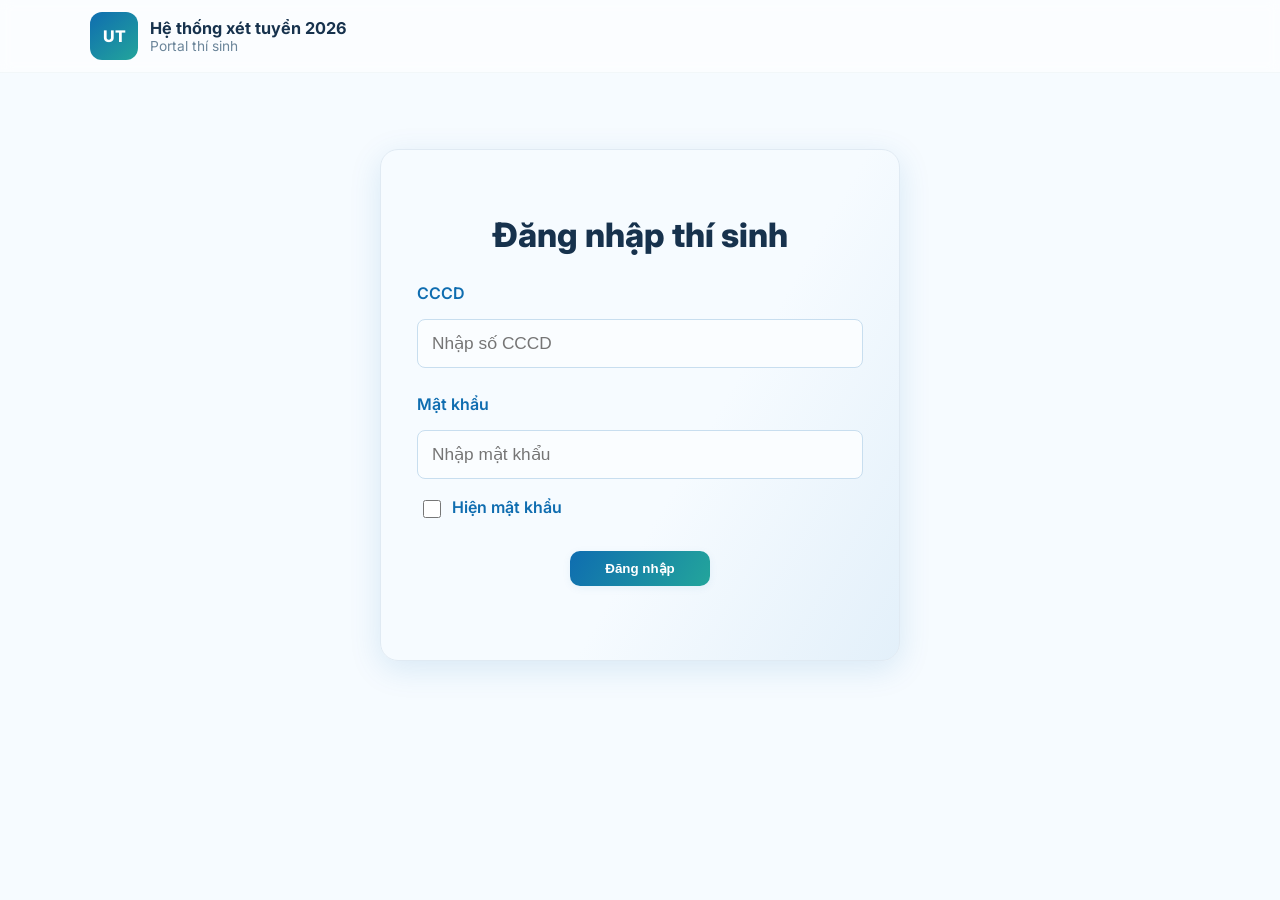
==== web/View/index.html @ e179bd2d "giao dien (con nhieu bug)" ====
<!doctype html>
<html>
    <head>
        <meta charset="utf-8" />
        <meta name="viewport" content="width=device-width, initial-scale=1" />
        <title>Xét tuyển 2026</title>
        <link rel="stylesheet" href="Style/base.css" />
        <link rel="stylesheet" href="Style/components.css" />
    </head>
    <body>
        <div id="header-root"></div>
        <main id="app"></main>

        <script type="module" src="Scripts/bootstrap.js"></script>

        <script type="module" src="Scripts/app.js"></script>
        <script type="module" src="Scripts/pages/__init_pages.js"></script>
    </body>
</html>
---- web/View/Style/base.css ----
@import url('https://fonts.googleapis.com/css2?family=Inter:wght@300;400;600;700;800&display=swap');
:root{
  --font-body: 'Inter', system-ui, -apple-system, 'Segoe UI', Roboto, 'Be Vietnam Pro', sans-serif;
  --bg: #f6fbff;
  --surface: #fff;
  --text: #17324d;
  --muted: #6b859a;
  --primary: linear-gradient(120deg,#0f6db0,#23a59b);
  --radius: 14px;
  --container: 1100px;
}
*{box-sizing:border-box}
html,body{height:100%}
body{font-family:var(--font-body);background:var(--bg);color:var(--text);margin:0}
.container{max-width:var(--container);margin:0 auto;padding:28px}
.card{background:var(--surface);border-radius:var(--radius);padding:22px;box-shadow:0 10px 30px rgba(13,57,93,0.06)}
.btn{display:inline-flex;align-items:center;gap:8px;padding:10px 14px;border-radius:10px;border:1px solid rgba(20,74,115,0.06);cursor:pointer}
.btn-primary{background:var(--primary);color:#fff;border:none}
.btn-ghost{background:transparent}
.form-grid{display:grid;gap:12px}
.inline-actions{display:flex;gap:10px;align-items:center}
.result-area{margin-top:16px}
.tabs{display:flex;gap:8px;margin-top:12px}
.tab-btn{background:transparent;border:1px solid rgba(20,74,115,0.06);padding:8px 12px;border-radius:8px;cursor:pointer}
.tab-btn.is-active{background:#fff;box-shadow:0 6px 18px rgba(11,81,132,0.05)}
.tab-panel{display:none}
.tab-panel.is-active{display:block}
@media (max-width:700px){.container{padding:16px}.card{padding:16px}}
---- web/View/Style/components.css ----
/* small component styles */
.brand-mark{width:48px;height:48px;border-radius:12px;display:grid;place-items:center;color:#fff;background:linear-gradient(140deg,#0f6db0,#23a59b);font-weight:800}

/* Header / topbar */
#site-header{position:sticky;top:0;z-index:50;background:rgba(255,255,255,0.6);backdrop-filter:blur(6px);border-bottom:1px solid rgba(20,74,115,0.04)}
.topbar{display:flex;align-items:center;justify-content:space-between;gap:18px;padding:12px 0}
.brand{display:flex;align-items:center;gap:12px}
.brand strong{display:block;font-size:1.02rem}
.brand small{display:block;color:var(--muted);font-size:0.86rem}
.main-nav{display:flex;gap:8px;align-items:center}
.main-nav a{padding:8px 12px;border-radius:999px;text-decoration:none;color:var(--muted);font-weight:700}
.main-nav a:hover{color:#fff;background:linear-gradient(120deg,#0f6db0,#157ec8);box-shadow:0 8px 20px rgba(15,109,176,0.08)}
.main-nav a.is-active{color:#fff;background:linear-gradient(120deg,#0f6db0,#157ec8);box-shadow:0 8px 20px rgba(15,109,176,0.08)}

.topbar-actions{display:flex;align-items:center;gap:10px}
.student-chip{border-radius:999px;padding:6px 10px;background:#edf7ff;color:#0f6db0;font-weight:700;border:1px solid #c8deef}

/* Buttons in header */
#btn-open-login{padding:6px 10px;border-radius:10px;border:1px solid rgba(20,74,115,0.06);background:transparent}
#btn-logout{padding:6px 10px;border-radius:10px;border:1px solid rgba(20,74,115,0.06)}

/* Table & data */
.data-table{width:100%;border-collapse:collapse}
.data-table th,.data-table td{padding:10px;border-bottom:1px solid #eef6fb}

/* Cards & forms */
.card{transition:none;}
.card:hover{transform:none;box-shadow:0 10px 30px rgba(13,57,93,0.06)}

.auth-card{max-width:520px;margin:48px auto 0 auto;padding:36px 36px 32px 36px;border-radius:18px;box-shadow:0 6px 32px rgba(13,57,93,0.07)}
.auth-card h2 {
	font-size:2.1rem;
	font-weight:800;
	color:#17324d;
	margin-bottom:28px;
	text-align:center;
}
.auth-card label {
	font-weight:600;
	color:#234;
	margin-bottom:4px;
}
.auth-card input[type="text"],
.auth-card input[type="password"] {
	font-size:1.08rem;
	padding:13px 14px;
	margin-bottom:14px;
}
.auth-card .inline-actions {
	margin-top:10px;
}
.auth-card .btn-primary {
	min-width:110px;
	font-weight:700;
	background:linear-gradient(120deg,#0f6db0,#23a59b);
	border:none;
	box-shadow:0 2px 8px rgba(15,109,176,0.07);
}
/* ...existing code... */

/* Login page enhancements */
.login-card-enhanced {
	background: linear-gradient(120deg,#f6fbff 60%,#e3f0fa 100%);
	box-shadow: 0 8px 32px rgba(15,109,176,0.13);
	border: 1.5px solid #e0eaf3;
}
.login-card-enhanced form label {
	color: #0f6db0;
}
.login-card-enhanced input[type="text"],
.login-card-enhanced input[type="password"] {
	border: 1.5px solid #c8deef;
	background: #fafdff;
	transition: border 0.2s;
}
.login-card-enhanced input[type="text"]:focus,
.login-card-enhanced input[type="password"]:focus {
	border: 1.5px solid #23a59b;
	outline: none;
}
.show-password-row {
	display: flex;
	align-items: center;
	margin-bottom: 8px;
	margin-top: -8px;
	width: fit-content;
	gap: 4px;
	padding-left: 2px;
}
.show-password-label {
	font-size: 1rem;
	color: #0f6db0;
	cursor: pointer;
	user-select: none;
	margin-bottom: 0;
}
.login-actions-centered {
	justify-content: center !important;
	display: flex !important;
}

.auth-card .result-area {
	min-height:24px;
	margin-top:18px;
	text-align:center;
}
.lookup-card{max-width:880px;margin:40px auto;padding:28px;border-radius:16px}
input,select,textarea{width:100%;border:1px solid #e1eff6;border-radius:8px;padding:10px 12px;background:#fff;outline:none}
input:focus,select:focus,textarea:focus{box-shadow:0 6px 18px rgba(15,109,176,0.06);border-color:#3f8fc4}

/* Quick lookup result styles */
.quick-result{padding:14px;background:#fff;border-radius:12px;border:1px solid #e8f2fb}
.quick-result h3{margin:0 0 8px 0}
.result-list{list-style:none;padding-left:0;margin:8px 0}
.result-item.not-found{color:#c33;font-weight:700}
.result-block{margin-top:6px}
.result-sub{margin-top:8px}
.result-sub strong{display:block;color:#0f6db0;margin-bottom:6px}
.result-sublist{padding-left:18px;margin:6px 0}
.result-sublist li{margin-bottom:6px}

.muted{color:var(--muted)}
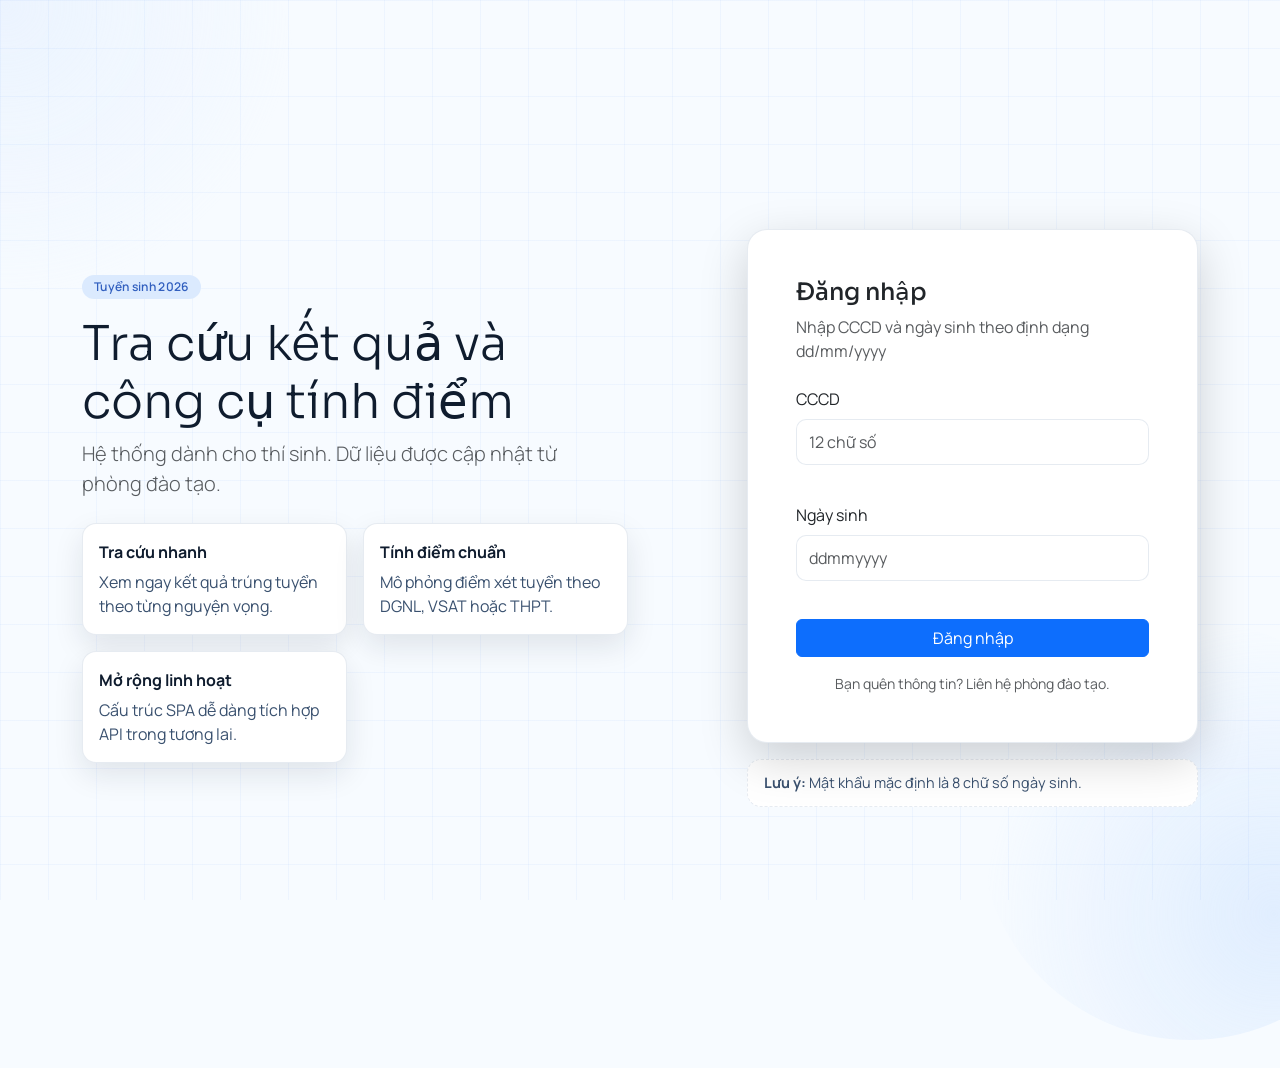
==== commit cd384830: "Update giao dien (HUGE)" ====
--- a/web/View/index.html
+++ b/web/View/index.html
@@ -1,19 +1,30 @@
 <!doctype html>
-<html>
-    <head>
-        <meta charset="utf-8" />
-        <meta name="viewport" content="width=device-width, initial-scale=1" />
-        <title>Xét tuyển 2026</title>
-        <link rel="stylesheet" href="Style/base.css" />
-        <link rel="stylesheet" href="Style/components.css" />
-    </head>
-    <body>
-        <div id="header-root"></div>
-        <main id="app"></main>
+<html lang="vi">
+  <head>
+    <meta charset="utf-8">
+    <meta name="viewport" content="width=device-width, initial-scale=1">
+    <title>Tuyển sinh 2026 | Tra cứu và tính điểm</title>
+    <link rel="preconnect" href="https://fonts.googleapis.com">
+    <link rel="preconnect" href="https://fonts.gstatic.com" crossorigin>
+    <link href="https://cdn.jsdelivr.net/npm/bootstrap@5.3.3/dist/css/bootstrap.min.css" rel="stylesheet">
+    <link rel="stylesheet" href="./Style/theme.css">
+    <link rel="stylesheet" href="./Style/base.css">
+    <link rel="stylesheet" href="./Style/components.css">
+    <link rel="stylesheet" href="./Style/pages.css">
+  </head>
+  <body class="app-body" data-theme="sky">
+    <div class="bg-orb orb-1" aria-hidden="true"></div>
+    <div class="bg-orb orb-2" aria-hidden="true"></div>
+    <div class="bg-grid" aria-hidden="true"></div>
 
-        <script type="module" src="Scripts/bootstrap.js"></script>
+    <header id="app-header"></header>
+    <main id="app-main" class="app-main"></main>
+    <div id="app-toast" class="toast-container position-fixed bottom-0 end-0 p-3"></div>
+    <div id="app-modal-root"></div>
 
-        <script type="module" src="Scripts/app.js"></script>
-        <script type="module" src="Scripts/pages/__init_pages.js"></script>
-    </body>
+    <noscript>Vui lòng bật JavaScript để sử dụng ứng dụng.</noscript>
+
+    <script src="https://cdn.jsdelivr.net/npm/bootstrap@5.3.3/dist/js/bootstrap.bundle.min.js"></script>
+    <script type="module" src="./Scripts/main.js"></script>
+  </body>
 </html>
--- a/web/View/Style/theme.css
+++ b/web/View/Style/theme.css
@@ -0,0 +1,55 @@
+@import url("https://fonts.googleapis.com/css2?family=Manrope:wght@300;400;500;600;700&family=Sora:wght@400;500;600;700&display=swap");
+
+:root {
+  --font-heading: "Sora", sans-serif;
+  --font-body: "Manrope", sans-serif;
+
+  --blue-50: #eff6ff;
+  --blue-100: #dbeafe;
+  --blue-200: #bfdbfe;
+  --blue-300: #93c5fd;
+  --blue-400: #7aa6f6;
+  --blue-500: #4a7bd6;
+  --blue-600: #315fbf;
+
+  --ink-900: #0f1c2e;
+  --ink-700: #1f2f46;
+  --ink-500: #3a516f;
+
+  --bg: #f7fbff;
+  --surface: #ffffff;
+  --surface-soft: #f1f6ff;
+  --border-soft: rgba(53, 88, 143, 0.12);
+
+  --primary: var(--blue-500);
+  --primary-strong: var(--blue-600);
+  --primary-soft: var(--blue-100);
+
+  --success: #1f9d55;
+  --warning: #d97706;
+  --danger: #dc2626;
+
+  --radius-lg: 20px;
+  --radius-md: 14px;
+  --radius-sm: 10px;
+
+  --shadow-soft: 0 16px 40px rgba(15, 28, 46, 0.12);
+  --shadow-card: 0 12px 30px rgba(15, 28, 46, 0.1);
+
+  --transition-fast: 150ms ease;
+  --transition-medium: 320ms ease;
+}
+
+body[data-theme="sky"] {
+  --bg: #f7fbff;
+  --surface: #ffffff;
+  --primary: #4a7bd6;
+}
+
+body[data-theme="sea"] {
+  --bg: #f1f8ff;
+  --surface: #fefeff;
+  --primary: #3b6fc0;
+  --primary-strong: #2f5aa6;
+  --primary-soft: #dbeafe;
+}
--- a/web/View/Style/base.css
+++ b/web/View/Style/base.css
@@ -1,28 +1,101 @@
-@import url('https://fonts.googleapis.com/css2?family=Inter:wght@300;400;600;700;800&display=swap');
-:root{
-  --font-body: 'Inter', system-ui, -apple-system, 'Segoe UI', Roboto, 'Be Vietnam Pro', sans-serif;
-  --bg: #f6fbff;
-  --surface: #fff;
-  --text: #17324d;
-  --muted: #6b859a;
-  --primary: linear-gradient(120deg,#0f6db0,#23a59b);
-  --radius: 14px;
-  --container: 1100px;
+*,
+*::before,
+*::after {
+  box-sizing: border-box;
 }
-*{box-sizing:border-box}
-html,body{height:100%}
-body{font-family:var(--font-body);background:var(--bg);color:var(--text);margin:0}
-.container{max-width:var(--container);margin:0 auto;padding:28px}
-.card{background:var(--surface);border-radius:var(--radius);padding:22px;box-shadow:0 10px 30px rgba(13,57,93,0.06)}
-.btn{display:inline-flex;align-items:center;gap:8px;padding:10px 14px;border-radius:10px;border:1px solid rgba(20,74,115,0.06);cursor:pointer}
-.btn-primary{background:var(--primary);color:#fff;border:none}
-.btn-ghost{background:transparent}
-.form-grid{display:grid;gap:12px}
-.inline-actions{display:flex;gap:10px;align-items:center}
-.result-area{margin-top:16px}
-.tabs{display:flex;gap:8px;margin-top:12px}
-.tab-btn{background:transparent;border:1px solid rgba(20,74,115,0.06);padding:8px 12px;border-radius:8px;cursor:pointer}
-.tab-btn.is-active{background:#fff;box-shadow:0 6px 18px rgba(11,81,132,0.05)}
-.tab-panel{display:none}
-.tab-panel.is-active{display:block}
-@media (max-width:700px){.container{padding:16px}.card{padding:16px}}
+
+body.app-body {
+  font-family: var(--font-body);
+  color: var(--ink-900);
+  background: var(--bg);
+  min-height: 100vh;
+  position: relative;
+  overflow-x: hidden;
+}
+
+h1, h2, h3, h4, h5 {
+  font-family: var(--font-heading);
+  color: var(--ink-900);
+}
+
+a {
+  color: var(--primary);
+  text-decoration: none;
+}
+
+a:hover {
+  color: var(--primary-strong);
+}
+
+.app-main {
+  padding: 32px 0 64px;
+  position: relative;
+  z-index: 2;
+}
+
+.bg-orb {
+  position: fixed;
+  width: 420px;
+  height: 420px;
+  border-radius: 50%;
+  filter: blur(0px);
+  opacity: 0.4;
+  z-index: 0;
+}
+
+.bg-orb.orb-1 {
+  background: radial-gradient(circle at 30% 30%, #dbeafe, transparent 70%);
+  top: -120px;
+  left: -120px;
+}
+
+.bg-orb.orb-2 {
+  background: radial-gradient(circle at 70% 70%, #bfdbfe, transparent 70%);
+  bottom: -140px;
+  right: -120px;
+}
+
+.bg-grid {
+  position: fixed;
+  inset: 0;
+  background-image: linear-gradient(rgba(59, 130, 246, 0.05) 1px, transparent 1px),
+    linear-gradient(90deg, rgba(59, 130, 246, 0.05) 1px, transparent 1px);
+  background-size: 48px 48px;
+  z-index: 0;
+  pointer-events: none;
+}
+
+.view-enter {
+  opacity: 0;
+  transform: translateY(12px);
+}
+
+.view-enter.view-enter-active {
+  opacity: 1;
+  transform: translateY(0);
+  transition: opacity var(--transition-medium), transform var(--transition-medium);
+}
+
+.badge-soft {
+  background: var(--primary-soft);
+  color: var(--primary-strong);
+  padding: 6px 12px;
+  border-radius: 999px;
+  font-weight: 600;
+  letter-spacing: 0.3px;
+}
+
+.note-card {
+  background: var(--surface);
+  border: 1px dashed var(--border-soft);
+  border-radius: var(--radius-md);
+  padding: 12px 16px;
+  font-size: 0.9rem;
+  color: var(--ink-500);
+}
+
+.divider {
+  height: 1px;
+  background: var(--border-soft);
+  margin: 16px 0;
+}
--- a/web/View/Style/components.css
+++ b/web/View/Style/components.css
@@ -1,122 +1,255 @@
-/* small component styles */
-.brand-mark{width:48px;height:48px;border-radius:12px;display:grid;place-items:center;color:#fff;background:linear-gradient(140deg,#0f6db0,#23a59b);font-weight:800}
-
-/* Header / topbar */
-#site-header{position:sticky;top:0;z-index:50;background:rgba(255,255,255,0.6);backdrop-filter:blur(6px);border-bottom:1px solid rgba(20,74,115,0.04)}
-.topbar{display:flex;align-items:center;justify-content:space-between;gap:18px;padding:12px 0}
-.brand{display:flex;align-items:center;gap:12px}
-.brand strong{display:block;font-size:1.02rem}
-.brand small{display:block;color:var(--muted);font-size:0.86rem}
-.main-nav{display:flex;gap:8px;align-items:center}
-.main-nav a{padding:8px 12px;border-radius:999px;text-decoration:none;color:var(--muted);font-weight:700}
-.main-nav a:hover{color:#fff;background:linear-gradient(120deg,#0f6db0,#157ec8);box-shadow:0 8px 20px rgba(15,109,176,0.08)}
-.main-nav a.is-active{color:#fff;background:linear-gradient(120deg,#0f6db0,#157ec8);box-shadow:0 8px 20px rgba(15,109,176,0.08)}
-
-.topbar-actions{display:flex;align-items:center;gap:10px}
-.student-chip{border-radius:999px;padding:6px 10px;background:#edf7ff;color:#0f6db0;font-weight:700;border:1px solid #c8deef}
-
-/* Buttons in header */
-#btn-open-login{padding:6px 10px;border-radius:10px;border:1px solid rgba(20,74,115,0.06);background:transparent}
-#btn-logout{padding:6px 10px;border-radius:10px;border:1px solid rgba(20,74,115,0.06)}
-
-/* Table & data */
-.data-table{width:100%;border-collapse:collapse}
-.data-table th,.data-table td{padding:10px;border-bottom:1px solid #eef6fb}
-
-/* Cards & forms */
-.card{transition:none;}
-.card:hover{transform:none;box-shadow:0 10px 30px rgba(13,57,93,0.06)}
-
-.auth-card{max-width:520px;margin:48px auto 0 auto;padding:36px 36px 32px 36px;border-radius:18px;box-shadow:0 6px 32px rgba(13,57,93,0.07)}
-.auth-card h2 {
-	font-size:2.1rem;
-	font-weight:800;
-	color:#17324d;
-	margin-bottom:28px;
-	text-align:center;
-}
-.auth-card label {
-	font-weight:600;
-	color:#234;
-	margin-bottom:4px;
-}
-.auth-card input[type="text"],
-.auth-card input[type="password"] {
-	font-size:1.08rem;
-	padding:13px 14px;
-	margin-bottom:14px;
-}
-.auth-card .inline-actions {
-	margin-top:10px;
-}
-.auth-card .btn-primary {
-	min-width:110px;
-	font-weight:700;
-	background:linear-gradient(120deg,#0f6db0,#23a59b);
-	border:none;
-	box-shadow:0 2px 8px rgba(15,109,176,0.07);
-}
-/* ...existing code... */
-
-/* Login page enhancements */
-.login-card-enhanced {
-	background: linear-gradient(120deg,#f6fbff 60%,#e3f0fa 100%);
-	box-shadow: 0 8px 32px rgba(15,109,176,0.13);
-	border: 1.5px solid #e0eaf3;
-}
-.login-card-enhanced form label {
-	color: #0f6db0;
-}
-.login-card-enhanced input[type="text"],
-.login-card-enhanced input[type="password"] {
-	border: 1.5px solid #c8deef;
-	background: #fafdff;
-	transition: border 0.2s;
-}
-.login-card-enhanced input[type="text"]:focus,
-.login-card-enhanced input[type="password"]:focus {
-	border: 1.5px solid #23a59b;
-	outline: none;
-}
-.show-password-row {
-	display: flex;
-	align-items: center;
-	margin-bottom: 8px;
-	margin-top: -8px;
-	width: fit-content;
-	gap: 4px;
-	padding-left: 2px;
-}
-.show-password-label {
-	font-size: 1rem;
-	color: #0f6db0;
-	cursor: pointer;
-	user-select: none;
-	margin-bottom: 0;
-}
-.login-actions-centered {
-	justify-content: center !important;
-	display: flex !important;
-}
-
-.auth-card .result-area {
-	min-height:24px;
-	margin-top:18px;
-	text-align:center;
-}
-.lookup-card{max-width:880px;margin:40px auto;padding:28px;border-radius:16px}
-input,select,textarea{width:100%;border:1px solid #e1eff6;border-radius:8px;padding:10px 12px;background:#fff;outline:none}
-input:focus,select:focus,textarea:focus{box-shadow:0 6px 18px rgba(15,109,176,0.06);border-color:#3f8fc4}
-
-/* Quick lookup result styles */
-.quick-result{padding:14px;background:#fff;border-radius:12px;border:1px solid #e8f2fb}
-.quick-result h3{margin:0 0 8px 0}
-.result-list{list-style:none;padding-left:0;margin:8px 0}
-.result-item.not-found{color:#c33;font-weight:700}
-.result-block{margin-top:6px}
-.result-sub{margin-top:8px}
-.result-sub strong{display:block;color:#0f6db0;margin-bottom:6px}
-.result-sublist{padding-left:18px;margin:6px 0}
-.result-sublist li{margin-bottom:6px}
-
-.muted{color:var(--muted)}
+/* Navbar */
+.app-nav {
+  background: rgba(23, 42, 74, 0.9);
+  backdrop-filter: blur(8px);
+  border-bottom: 1px solid rgba(255, 255, 255, 0.1);
+}
+
+.app-nav .navbar-brand {
+  color: #ffffff;
+  font-weight: 700;
+}
+
+.brand-mark {
+  display: inline-flex;
+  align-items: center;
+  justify-content: center;
+  width: 32px;
+  height: 32px;
+  border-radius: 10px;
+  background: rgba(255, 255, 255, 0.16);
+  color: #ffffff;
+  font-weight: 700;
+}
+
+.brand-text {
+  color: #ffffff;
+}
+
+.app-nav .nav-link {
+  color: rgba(255, 255, 255, 0.75);
+  font-weight: 500;
+}
+
+.app-nav .nav-link:hover,
+.app-nav .nav-link:focus {
+  color: #ffffff;
+}
+
+.nav-user {
+  color: rgba(255, 255, 255, 0.85);
+  font-size: 0.9rem;
+}
+
+/* Cards */
+.card {
+  border: 1px solid var(--border-soft);
+  border-radius: var(--radius-lg);
+  box-shadow: var(--shadow-card);
+}
+
+.auth-card {
+  background: var(--surface);
+}
+
+.info-card .card-title {
+  font-size: 0.9rem;
+  text-transform: uppercase;
+  letter-spacing: 0.06em;
+  color: var(--ink-500);
+  margin-bottom: 12px;
+}
+
+.info-list {
+  list-style: none;
+  padding: 0;
+  margin: 0;
+  display: grid;
+  gap: 8px;
+}
+
+.info-list li {
+  display: flex;
+  justify-content: space-between;
+  font-size: 0.9rem;
+  color: var(--ink-700);
+}
+
+.info-list strong {
+  color: var(--ink-900);
+}
+
+.result-card {
+  border-left: 4px solid var(--primary);
+}
+
+.result-card.result-success {
+  border-left-color: var(--success);
+}
+
+.result-card.result-warning {
+  border-left-color: var(--warning);
+}
+
+.result-status {
+  font-weight: 700;
+  color: var(--primary);
+  text-transform: uppercase;
+  letter-spacing: 0.08em;
+  font-size: 0.75rem;
+}
+
+.result-grid {
+  display: grid;
+  grid-template-columns: repeat(auto-fit, minmax(140px, 1fr));
+  gap: 12px;
+  margin-top: 12px;
+}
+
+.result-grid .label {
+  font-size: 0.75rem;
+  text-transform: uppercase;
+  color: var(--ink-500);
+  letter-spacing: 0.05em;
+}
+
+.result-grid .value {
+  font-weight: 600;
+  color: var(--ink-900);
+}
+
+/* Alerts, empty, loading */
+.app-alert {
+  border-radius: var(--radius-md);
+  border: 1px solid var(--border-soft);
+}
+
+.alert-title {
+  font-weight: 700;
+}
+
+.empty-state {
+  background: var(--surface);
+  border: 1px dashed var(--border-soft);
+  border-radius: var(--radius-lg);
+  padding: 24px;
+  text-align: center;
+}
+
+.empty-icon {
+  font-size: 28px;
+  margin-bottom: 8px;
+}
+
+.loading-state {
+  display: flex;
+  align-items: center;
+  gap: 12px;
+  font-weight: 600;
+  color: var(--ink-700);
+}
+
+/* Forms */
+.form-control,
+.form-select {
+  border-radius: var(--radius-sm);
+  border: 1px solid var(--border-soft);
+  padding: 10px 12px;
+}
+
+.form-control:focus,
+.form-select:focus {
+  box-shadow: 0 0 0 0.2rem rgba(74, 123, 214, 0.2);
+  border-color: var(--primary);
+}
+
+.form-field .form-text {
+  color: var(--danger);
+  min-height: 18px;
+}
+
+/* Result panel */
+.result-panel {
+  background: var(--surface);
+  border-radius: var(--radius-lg);
+  padding: 20px;
+  border: 1px solid var(--border-soft);
+  box-shadow: var(--shadow-card);
+}
+
+.panel-title {
+  font-weight: 700;
+  margin-bottom: 12px;
+}
+
+.result-metrics {
+  display: grid;
+  grid-template-columns: repeat(auto-fit, minmax(160px, 1fr));
+  gap: 12px;
+}
+
+.metric {
+  background: var(--surface-soft);
+  border-radius: var(--radius-md);
+  padding: 12px 14px;
+  display: flex;
+  flex-direction: column;
+  gap: 4px;
+  font-size: 0.9rem;
+}
+
+.metric strong {
+  font-size: 1.05rem;
+  color: var(--ink-900);
+}
+
+.result-checklist {
+  display: grid;
+  gap: 10px;
+}
+
+.check-item {
+  display: flex;
+  justify-content: space-between;
+  font-weight: 600;
+}
+
+.result-note {
+  margin-top: 12px;
+  font-size: 0.9rem;
+  color: var(--ink-500);
+}
+
+.result-table th {
+  font-size: 0.8rem;
+  text-transform: uppercase;
+  letter-spacing: 0.04em;
+  color: var(--ink-500);
+}
+
+.result-table tbody tr.highlight {
+  background: rgba(31, 157, 85, 0.12);
+}
+
+.result-table tbody tr.muted {
+  color: var(--ink-500);
+}
+
+/* Tables */
+.table {
+  margin-bottom: 0;
+}
+
+/* Tabs */
+.tabbed-card .nav-tabs {
+  border-bottom: 0;
+}
+
+.tabbed-card .nav-link {
+  border-radius: var(--radius-sm);
+}
+
+/* Modal */
+.app-modal {
+  border-radius: var(--radius-lg);
+}
--- a/web/View/Style/pages.css
+++ b/web/View/Style/pages.css
@@ -0,0 +1,78 @@
+/* Login */
+.auth-section {
+  position: relative;
+  z-index: 1;
+}
+
+.auth-intro .lead {
+  max-width: 520px;
+}
+
+.feature-grid {
+  display: grid;
+  gap: 16px;
+  grid-template-columns: repeat(auto-fit, minmax(220px, 1fr));
+}
+
+.feature-card {
+  background: var(--surface);
+  border: 1px solid var(--border-soft);
+  border-radius: var(--radius-md);
+  padding: 16px;
+  box-shadow: var(--shadow-card);
+}
+
+.feature-title {
+  font-weight: 700;
+  margin-bottom: 6px;
+}
+
+.feature-text {
+  color: var(--ink-500);
+  margin: 0;
+}
+
+/* Page header */
+.page-section {
+  position: relative;
+  z-index: 1;
+}
+
+.page-header {
+  display: flex;
+  align-items: center;
+  justify-content: space-between;
+  margin-bottom: 24px;
+  gap: 16px;
+}
+
+.eyebrow {
+  font-size: 0.75rem;
+  letter-spacing: 0.12em;
+  text-transform: uppercase;
+  color: var(--primary-strong);
+  font-weight: 700;
+}
+
+.header-actions {
+  display: flex;
+  gap: 8px;
+}
+
+/* Score inputs */
+.score-grid {
+  display: grid;
+  grid-template-columns: repeat(auto-fit, minmax(140px, 1fr));
+  gap: 12px;
+}
+
+@media (max-width: 991px) {
+  .page-header {
+    flex-direction: column;
+    align-items: flex-start;
+  }
+
+  .auth-intro {
+    text-align: left;
+  }
+}
